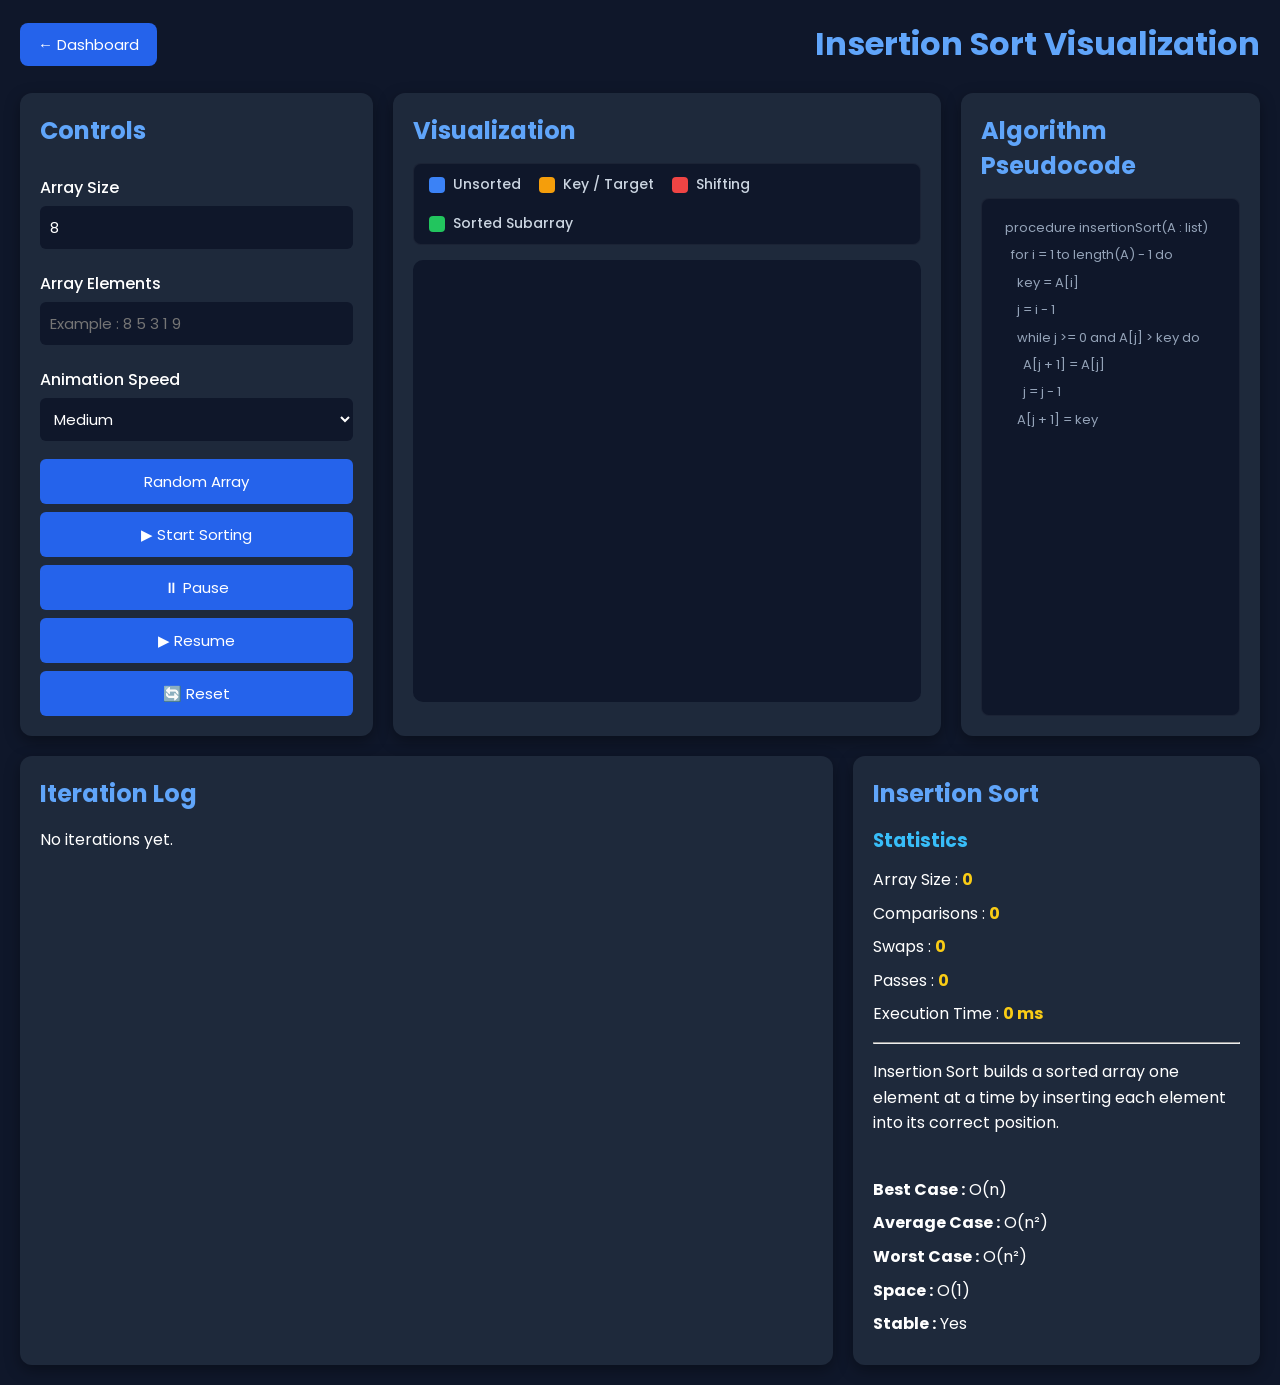
==== pages/insertion.html @ 5f108fcb "Rename insertion.html to pages/insertion.html" ====
<!DOCTYPE html>
<html lang="en">

<head>
    <meta charset="UTF-8">
    <meta name="viewport" content="width=device-width, initial-scale=1.0">
    <title>Insertion Sort | VisualSort</title>
    <link rel="stylesheet" href="../css/visualizer.css">
    <link href="https://fonts.googleapis.com/css2?family=Poppins:wght@300;400;500;600;700&family=Fira+Code:wght@400;600&display=swap" rel="stylesheet">
</head>

<body>

<header>
    <button class="back-btn" onclick="window.location.href='../index.html'">
        ← Dashboard
    </button>
    <h1>Insertion Sort Visualization</h1>
</header>

<div class="main-container">

    <!-- Controls -->
    <div class="controls">
        <h2>Controls</h2>

        <label>Array Size</label>
        <input type="number" id="size" value="8" min="2" max="15">

        <label>Array Elements</label>
        <input type="text" id="arrayInput" placeholder="Example : 8 5 3 1 9">

        <label>Animation Speed</label>
        <select id="speed">
            <option value="1000">Slow</option>
            <option value="500" selected>Medium</option>
            <option value="200">Fast</option>
        </select>

        <button onclick="randomArray()">Random Array</button>
        <button id="startBtn" onclick="startSorting()">▶ Start Sorting</button>
        <button onclick="pauseSorting()">⏸ Pause</button>
        <button onclick="resumeSorting()">▶ Resume</button>
        <button onclick="resetArray()">🔄 Reset</button>
    </div>

    <!-- Visualization -->
    <div class="visualization">
        <h2>Visualization</h2>

        <div class="color-legend">
            <div class="legend-item"><span class="color-box default-box"></span> Unsorted</div>
            <div class="legend-item"><span class="color-box compare-box"></span> Key / Target</div>
            <div class="legend-item"><span class="color-box swap-box"></span> Shifting</div>
            <div class="legend-item"><span class="color-box sorted-box"></span> Sorted Subarray</div>
        </div>

        <div class="viz-stage">
            <div id="pointers-container"></div>
            <div id="bars"></div>
        </div>
    </div>

    <!-- Pseudocode Panel -->
    <div class="pseudocode-card">
        <h2>Algorithm Pseudocode</h2>
        <div class="pseudocode-box">
            <div class="code-line" id="line-1">procedure insertionSort(A : list)</div>
            <div class="code-line" id="line-2">&nbsp;&nbsp;for i = 1 to length(A) - 1 do</div>
            <div class="code-line" id="line-3">&nbsp;&nbsp;&nbsp;&nbsp;key = A[i]</div>
            <div class="code-line" id="line-4">&nbsp;&nbsp;&nbsp;&nbsp;j = i - 1</div>
            <div class="code-line" id="line-5">&nbsp;&nbsp;&nbsp;&nbsp;while j >= 0 and A[j] > key do</div>
            <div class="code-line" id="line-6">&nbsp;&nbsp;&nbsp;&nbsp;&nbsp;&nbsp;A[j + 1] = A[j]</div>
            <div class="code-line" id="line-7">&nbsp;&nbsp;&nbsp;&nbsp;&nbsp;&nbsp;j = j - 1</div>
            <div class="code-line" id="line-8">&nbsp;&nbsp;&nbsp;&nbsp;A[j + 1] = key</div>
        </div>
    </div>

</div>

<div class="bottom">

    <!-- Iteration Log -->
    <div class="log">
        <h2>Iteration Log</h2>
        <div id="log">
            No iterations yet.
        </div>
    </div>

    <!-- Information -->
    <div class="info">
        <h2>Insertion Sort</h2>
        <h3>Statistics</h3>

        <p>Array Size : <span id="arraySize">0</span></p>
        <p>Comparisons : <span id="comparisons">0</span></p>
        <p>Swaps : <span id="swaps">0</span></p>
        <p>Passes : <span id="passes">0</span></p>
        <p>Execution Time : <span id="executionTime">0 ms</span></p>

        <hr style="margin:15px 0;">

        <p>
            Insertion Sort builds a sorted array one element
            at a time by inserting each element into its
            correct position.
        </p>

        <br>

        <p><b>Best Case :</b> O(n)</p>
        <p><b>Average Case :</b> O(n²)</p>
        <p><b>Worst Case :</b> O(n²)</p>
        <p><b>Space :</b> O(1)</p>
        <p><b>Stable :</b> Yes</p>
    </div>

</div>

<script src="../js/insertion.js"></script>

</body>
</html>
---- css/visualizer.css ----
* {
    margin: 0;
    padding: 0;
    box-sizing: border-box;
    font-family: 'Poppins', sans-serif;
}

body {
    background: #0f172a;
    color: white;
    padding: 20px;
}

/* Header */
header {
    display: flex;
    justify-content: space-between;
    align-items: center;
    margin-bottom: 25px;
}

header h1 {
    color: #60a5fa;
}

.back-btn {
    padding: 10px 18px;
    border: none;
    border-radius: 8px;
    background: #2563eb;
    color: white;
    cursor: pointer;
    transition: 0.3s;
    font-size: 15px;
}

.back-btn:hover {
    background: #1d4ed8;
}

/* Main Layout: Controls | Visualization | Pseudocode Panel */
.main-container {
    display: grid;
    grid-template-columns: 1fr 2.2fr 1.2fr;
    gap: 20px;
}

/* Cards */
.controls,
.visualization,
.pseudocode-card,
.log,
.info {
    background: #1e293b;
    border-radius: 12px;
    padding: 20px;
    box-shadow: 0 5px 15px rgba(0, 0, 0, 0.35);
}

.controls h2,
.visualization h2,
.pseudocode-card h2,
.log h2,
.info h2 {
    margin-bottom: 15px;
    color: #60a5fa;
}

/* Controls */
.controls {
    display: flex;
    flex-direction: column;
}

.controls label {
    margin-top: 12px;
    margin-bottom: 6px;
    font-weight: 500;
}

.controls input,
.controls select {
    padding: 10px;
    border: none;
    border-radius: 6px;
    margin-bottom: 10px;
    font-size: 15px;
    outline: none;
    background: #0f172a;
    color: white;
}

.controls button {
    padding: 11px;
    margin-top: 8px;
    border: none;
    border-radius: 6px;
    background: #2563eb;
    color: white;
    cursor: pointer;
    transition: 0.3s;
    font-size: 15px;
}

.controls button:hover {
    background: #1d4ed8;
}

.controls button:disabled {
    background: #475569;
    cursor: not-allowed;
}

/* --- Color Legend Key --- */
.color-legend {
    display: flex;
    gap: 18px;
    margin-bottom: 15px;
    flex-wrap: wrap;
    background: #0f172a;
    padding: 10px 15px;
    border-radius: 8px;
    border: 1px solid rgba(255, 255, 255, 0.05);
}

.legend-item {
    display: flex;
    align-items: center;
    gap: 8px;
    font-size: 14px;
    color: #cbd5e1;
    font-weight: 500;
}

.color-box {
    width: 16px;
    height: 16px;
    border-radius: 4px;
    display: inline-block;
}

.default-box {
    background: #3b82f6;
}

.compare-box {
    background: #f59e0b;
}

.swap-box {
    background: #ef4444;
}

.sorted-box {
    background: #22c55e;
}

/* --- Visualization Stage & Pointers --- */
.viz-stage {
    display: flex;
    flex-direction: column;
    align-items: center;
    justify-content: flex-end;
    background: #0f172a;
    border-radius: 10px;
    padding: 15px 10px 10px 10px;
    min-height: 440px;
}

#pointers-container {
    display: flex;
    justify-content: center;
    gap: 12px;
    width: 100%;
    height: 32px;
    margin-bottom: 5px;
}

.pointer-slot {
    width: 52px;
    min-width: 30px;
    display: flex;
    justify-content: center;
    align-items: flex-end;
}

.pointer-tag {
    background: #f59e0b;
    color: #0f172a;
    font-weight: 700;
    font-size: 12px;
    padding: 2px 6px;
    border-radius: 4px;
    box-shadow: 0 2px 6px rgba(0, 0, 0, 0.4);
    animation: bounce 0.3s ease-in-out;
}

.pointer-tag.pivot-tag {
    background: #ef4444;
    color: #fff;
}

.pointer-tag.sorted-tag {
    background: #22c55e;
    color: #fff;
}

@keyframes bounce {
    0% { transform: translateY(-4px); }
    50% { transform: translateY(0); }
    100% { transform: translateY(-2px); }
}

/* --- Bar Visualization --- */
#bars {
    height: 380px;
    display: flex;
    align-items: flex-end;
    justify-content: center;
    gap: 12px;
    width: 100%;
}

.bar {
    width: 52px;
    min-width: 30px;
    background: #3b82f6;
    color: white;
    text-align: center;
    border-radius: 6px 6px 0 0;
    transition: all 0.3s ease;
    position: relative;
}

.bar span {
    position: absolute;
    top: -28px;
    left: 50%;
    transform: translateX(-50%);
    font-size: 15px;
    font-weight: 600;
}

/* Animation Colors */
.comparing {
    background: #f59e0b !important;
}

.swapping {
    background: #ef4444 !important;
}

.sorted {
    background: #22c55e !important;
}

/* --- Pseudocode Panel --- */
.pseudocode-card {
    display: flex;
    flex-direction: column;
}

.pseudocode-box {
    background: #0f172a;
    border-radius: 8px;
    padding: 15px;
    font-family: 'Fira Code', monospace;
    font-size: 13px;
    line-height: 1.8;
    color: #94a3b8;
    overflow-x: auto;
    border: 1px solid rgba(255, 255, 255, 0.05);
    flex: 1;
}

.code-line {
    padding: 2px 8px;
    border-radius: 4px;
    transition: background 0.2s ease, color 0.2s ease;
    white-space: pre;
}

.code-line.active-line {
    background: rgba(96, 165, 250, 0.2);
    color: #38bdf8;
    font-weight: 600;
    border-left: 3px solid #38bdf8;
}

/* Bottom Grid Layout */
.bottom {
    display: grid;
    grid-template-columns: 2fr 1fr;
    gap: 20px;
    margin-top: 20px;
    align-items: stretch;
}

/* Iteration Log Card */
.log {
    display: flex;
    flex-direction: column;
}

#log {
    flex: 1;
    min-height: 150px;
    max-height: 280px;
    overflow-y: auto;
    line-height: 1.7;
    padding-right: 8px;
}

#log span {
    color: #38bdf8;
    font-weight: 600;
}

#log::-webkit-scrollbar,
.pseudocode-box::-webkit-scrollbar {
    width: 6px;
}

#log::-webkit-scrollbar-thumb,
.pseudocode-box::-webkit-scrollbar-thumb {
    background: #475569;
    border-radius: 5px;
}

/* Statistics */
.info h3 {
    color: #38bdf8;
    margin-bottom: 12px;
}

.info p {
    margin: 8px 0;
    line-height: 1.6;
}

.info span {
    color: #facc15;
    font-weight: bold;
}

/* Responsive Styles */
@media (max-width: 1100px) {
    .main-container {
        grid-template-columns: 1fr;
    }

    .bottom {
        grid-template-columns: 1fr;
    }

    header {
        flex-direction: column;
        gap: 15px;
    }

    #bars {
        height: 320px;
    }
    
    .bar, .pointer-slot {
        width: 38px;
    }
}
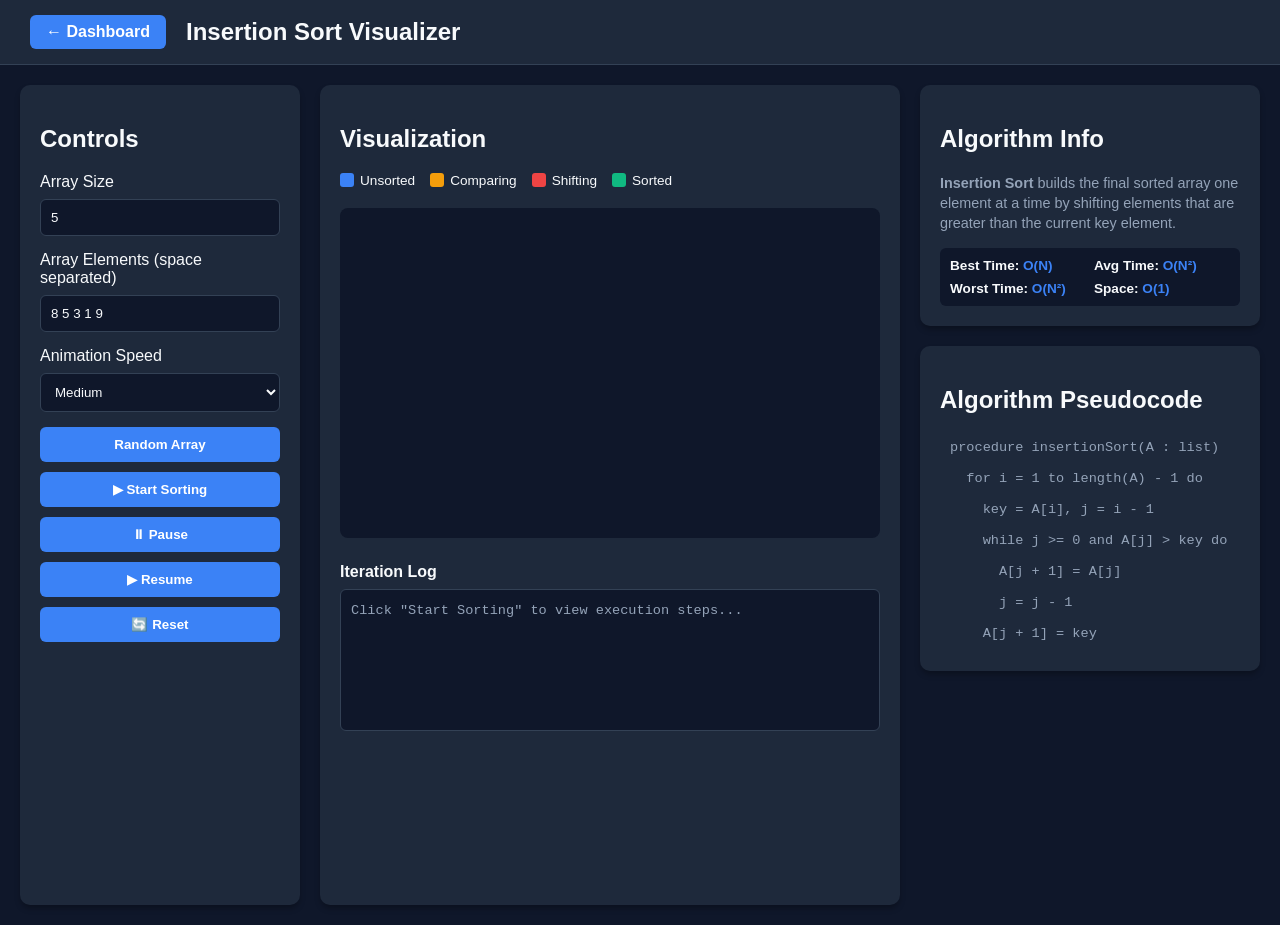
==== commit 618ab5e8: "Update insertion.html" ====
--- a/pages/insertion.html
+++ b/pages/insertion.html
@@ -1,124 +1,93 @@
 <!DOCTYPE html>
 <html lang="en">
-
 <head>
     <meta charset="UTF-8">
     <meta name="viewport" content="width=device-width, initial-scale=1.0">
-    <title>Insertion Sort | VisualSort</title>
+    <title>Insertion Sort Visualizer</title>
     <link rel="stylesheet" href="../css/visualizer.css">
-    <link href="https://fonts.googleapis.com/css2?family=Poppins:wght@300;400;500;600;700&family=Fira+Code:wght@400;600&display=swap" rel="stylesheet">
 </head>
+<body>
+    <header class="navbar">
+        <a href="../index.html" class="btn-dashboard">← Dashboard</a>
+        <h1>Insertion Sort Visualizer</h1>
+    </header>
 
-<body>
+    <main class="main-container">
+        <!-- Controls Panel -->
+        <section class="panel controls-panel">
+            <h2>Controls</h2>
+            <div class="control-group">
+                <label for="array-size">Array Size</label>
+                <input type="number" id="array-size" value="5" min="3" max="20" disabled>
+            </div>
+            <div class="control-group">
+                <label for="array-input">Array Elements (space separated)</label>
+                <input type="text" id="array-input" value="8 5 3 1 9" placeholder="e.g. 8 5 3 1 9">
+            </div>
+            <div class="control-group">
+                <label for="speed">Animation Speed</label>
+                <select id="speed">
+                    <option value="slow">Slow</option>
+                    <option value="medium" selected>Medium</option>
+                    <option value="fast">Fast</option>
+                </select>
+            </div>
+            <div class="button-group">
+                <button id="random-btn" onclick="generateRandomArray()">Random Array</button>
+                <button id="start-btn" class="primary-btn" onclick="startSorting()">▶ Start Sorting</button>
+                <button id="pause-btn" onclick="pauseSorting()">⏸ Pause</button>
+                <button id="resume-btn" onclick="resumeSorting()">▶ Resume</button>
+                <button id="reset-btn" onclick="resetVisualizer()">🔄 Reset</button>
+            </div>
+        </section>
 
-<header>
-    <button class="back-btn" onclick="window.location.href='../index.html'">
-        ← Dashboard
-    </button>
-    <h1>Insertion Sort Visualization</h1>
-</header>
+        <!-- Visualization Area -->
+        <section class="panel visualization-panel">
+            <h2>Visualization</h2>
+            <div class="legend">
+                <span class="legend-item"><span class="color-box unsorted"></span> Unsorted</span>
+                <span class="legend-item"><span class="color-box comparing"></span> Comparing</span>
+                <span class="legend-item"><span class="color-box swapping"></span> Shifting</span>
+                <span class="legend-item"><span class="color-box sorted"></span> Sorted</span>
+            </div>
+            <div id="array-container" class="visualization-box"></div>
 
-<div class="main-container">
+            <div class="log-container">
+                <h3>Iteration Log</h3>
+                <div id="execution-log" class="log-box">
+                    <p class="log-entry">Click "Start Sorting" to view execution steps...</p>
+                </div>
+            </div>
+        </section>
 
-    <!-- Controls -->
-    <div class="controls">
-        <h2>Controls</h2>
+        <!-- Sidebar Info & Pseudocode -->
+        <section class="right-sidebar">
+            <section class="panel info-panel">
+                <h2>Algorithm Info</h2>
+                <p><strong>Insertion Sort</strong> builds the final sorted array one element at a time by shifting elements that are greater than the current key element.</p>
+                <div class="complexity-grid">
+                    <div><strong>Best Time:</strong> <span>O(N)</span></div>
+                    <div><strong>Avg Time:</strong> <span>O(N²)</span></div>
+                    <div><strong>Worst Time:</strong> <span>O(N²)</span></div>
+                    <div><strong>Space:</strong> <span>O(1)</span></div>
+                </div>
+            </section>
 
-        <label>Array Size</label>
-        <input type="number" id="size" value="8" min="2" max="15">
+            <section class="panel pseudocode-panel">
+                <h2>Algorithm Pseudocode</h2>
+                <div class="pseudocode">
+                    <p id="line-1">procedure insertionSort(A : list)</p>
+                    <p id="line-2">&nbsp;&nbsp;for i = 1 to length(A) - 1 do</p>
+                    <p id="line-3">&nbsp;&nbsp;&nbsp;&nbsp;key = A[i], j = i - 1</p>
+                    <p id="line-4">&nbsp;&nbsp;&nbsp;&nbsp;while j >= 0 and A[j] > key do</p>
+                    <p id="line-5">&nbsp;&nbsp;&nbsp;&nbsp;&nbsp;&nbsp;A[j + 1] = A[j]</p>
+                    <p id="line-6">&nbsp;&nbsp;&nbsp;&nbsp;&nbsp;&nbsp;j = j - 1</p>
+                    <p id="line-7">&nbsp;&nbsp;&nbsp;&nbsp;A[j + 1] = key</p>
+                </div>
+            </section>
+        </section>
+    </main>
 
-        <label>Array Elements</label>
-        <input type="text" id="arrayInput" placeholder="Example : 8 5 3 1 9">
-
-        <label>Animation Speed</label>
-        <select id="speed">
-            <option value="1000">Slow</option>
-            <option value="500" selected>Medium</option>
-            <option value="200">Fast</option>
-        </select>
-
-        <button onclick="randomArray()">Random Array</button>
-        <button id="startBtn" onclick="startSorting()">▶ Start Sorting</button>
-        <button onclick="pauseSorting()">⏸ Pause</button>
-        <button onclick="resumeSorting()">▶ Resume</button>
-        <button onclick="resetArray()">🔄 Reset</button>
-    </div>
-
-    <!-- Visualization -->
-    <div class="visualization">
-        <h2>Visualization</h2>
-
-        <div class="color-legend">
-            <div class="legend-item"><span class="color-box default-box"></span> Unsorted</div>
-            <div class="legend-item"><span class="color-box compare-box"></span> Key / Target</div>
-            <div class="legend-item"><span class="color-box swap-box"></span> Shifting</div>
-            <div class="legend-item"><span class="color-box sorted-box"></span> Sorted Subarray</div>
-        </div>
-
-        <div class="viz-stage">
-            <div id="pointers-container"></div>
-            <div id="bars"></div>
-        </div>
-    </div>
-
-    <!-- Pseudocode Panel -->
-    <div class="pseudocode-card">
-        <h2>Algorithm Pseudocode</h2>
-        <div class="pseudocode-box">
-            <div class="code-line" id="line-1">procedure insertionSort(A : list)</div>
-            <div class="code-line" id="line-2">&nbsp;&nbsp;for i = 1 to length(A) - 1 do</div>
-            <div class="code-line" id="line-3">&nbsp;&nbsp;&nbsp;&nbsp;key = A[i]</div>
-            <div class="code-line" id="line-4">&nbsp;&nbsp;&nbsp;&nbsp;j = i - 1</div>
-            <div class="code-line" id="line-5">&nbsp;&nbsp;&nbsp;&nbsp;while j >= 0 and A[j] > key do</div>
-            <div class="code-line" id="line-6">&nbsp;&nbsp;&nbsp;&nbsp;&nbsp;&nbsp;A[j + 1] = A[j]</div>
-            <div class="code-line" id="line-7">&nbsp;&nbsp;&nbsp;&nbsp;&nbsp;&nbsp;j = j - 1</div>
-            <div class="code-line" id="line-8">&nbsp;&nbsp;&nbsp;&nbsp;A[j + 1] = key</div>
-        </div>
-    </div>
-
-</div>
-
-<div class="bottom">
-
-    <!-- Iteration Log -->
-    <div class="log">
-        <h2>Iteration Log</h2>
-        <div id="log">
-            No iterations yet.
-        </div>
-    </div>
-
-    <!-- Information -->
-    <div class="info">
-        <h2>Insertion Sort</h2>
-        <h3>Statistics</h3>
-
-        <p>Array Size : <span id="arraySize">0</span></p>
-        <p>Comparisons : <span id="comparisons">0</span></p>
-        <p>Swaps : <span id="swaps">0</span></p>
-        <p>Passes : <span id="passes">0</span></p>
-        <p>Execution Time : <span id="executionTime">0 ms</span></p>
-
-        <hr style="margin:15px 0;">
-
-        <p>
-            Insertion Sort builds a sorted array one element
-            at a time by inserting each element into its
-            correct position.
-        </p>
-
-        <br>
-
-        <p><b>Best Case :</b> O(n)</p>
-        <p><b>Average Case :</b> O(n²)</p>
-        <p><b>Worst Case :</b> O(n²)</p>
-        <p><b>Space :</b> O(1)</p>
-        <p><b>Stable :</b> Yes</p>
-    </div>
-
-</div>
-
-<script src="../js/insertion.js"></script>
-
+    <script src="../js/insertion.js"></script>
 </body>
 </html>
--- a/css/visualizer.css
+++ b/css/visualizer.css
@@ -1,368 +1,249 @@
-* {
+:root {
+    --bg-dark: #0f172a;
+    --card-bg: #1e293b;
+    --text-color: #f8fafc;
+    --accent-blue: #3b82f6;
+    --accent-yellow: #f59e0b;
+    --accent-red: #ef4444;
+    --accent-green: #10b981;
+    --accent-purple: #a855f7;
+}
+
+body {
     margin: 0;
     padding: 0;
-    box-sizing: border-box;
-    font-family: 'Poppins', sans-serif;
-}
-
-body {
-    background: #0f172a;
+    font-family: 'Segoe UI', Tahoma, Geneva, Verdana, sans-serif;
+    background-color: var(--bg-dark);
+    color: var(--text-color);
+}
+
+.navbar {
+    display: flex;
+    align-items: center;
+    gap: 20px;
+    padding: 15px 30px;
+    background-color: #1e293b;
+    border-bottom: 1px solid #334155;
+}
+
+.navbar h1 {
+    margin: 0;
+    font-size: 1.5rem;
+}
+
+.btn-dashboard {
     color: white;
-    padding: 20px;
-}
-
-/* Header */
-header {
-    display: flex;
-    justify-content: space-between;
-    align-items: center;
-    margin-bottom: 25px;
-}
-
-header h1 {
-    color: #60a5fa;
-}
-
-.back-btn {
-    padding: 10px 18px;
-    border: none;
-    border-radius: 8px;
-    background: #2563eb;
-    color: white;
-    cursor: pointer;
-    transition: 0.3s;
-    font-size: 15px;
-}
-
-.back-btn:hover {
-    background: #1d4ed8;
-}
-
-/* Main Layout: Controls | Visualization | Pseudocode Panel */
+    background-color: var(--accent-blue);
+    padding: 8px 16px;
+    border-radius: 6px;
+    text-decoration: none;
+    font-weight: 600;
+}
+
+/* 3-Column Layout */
 .main-container {
     display: grid;
-    grid-template-columns: 1fr 2.2fr 1.2fr;
+    grid-template-columns: 280px 1fr 340px;
     gap: 20px;
-}
-
-/* Cards */
-.controls,
-.visualization,
-.pseudocode-card,
-.log,
-.info {
-    background: #1e293b;
-    border-radius: 12px;
     padding: 20px;
-    box-shadow: 0 5px 15px rgba(0, 0, 0, 0.35);
-}
-
-.controls h2,
-.visualization h2,
-.pseudocode-card h2,
-.log h2,
-.info h2 {
+    min-height: calc(100vh - 80px);
+}
+
+.right-sidebar {
+    display: flex;
+    flex-direction: column;
+    gap: 20px;
+}
+
+.panel {
+    background-color: var(--card-bg);
+    border-radius: 10px;
+    padding: 20px;
+    box-shadow: 0 4px 6px -1px rgba(0, 0, 0, 0.3);
+}
+
+.control-group {
+    display: flex;
+    flex-direction: column;
+    gap: 8px;
     margin-bottom: 15px;
-    color: #60a5fa;
-}
-
-/* Controls */
-.controls {
-    display: flex;
-    flex-direction: column;
-}
-
-.controls label {
-    margin-top: 12px;
-    margin-bottom: 6px;
-    font-weight: 500;
-}
-
-.controls input,
-.controls select {
+}
+
+.control-group input, .control-group select {
+    padding: 10px;
+    border-radius: 6px;
+    border: 1px solid #334155;
+    background-color: #0f172a;
+    color: var(--text-color);
+}
+
+.button-group {
+    display: flex;
+    flex-direction: column;
+    gap: 10px;
+}
+
+button {
     padding: 10px;
     border: none;
     border-radius: 6px;
-    margin-bottom: 10px;
-    font-size: 15px;
-    outline: none;
-    background: #0f172a;
+    background-color: var(--accent-blue);
     color: white;
-}
-
-.controls button {
-    padding: 11px;
-    margin-top: 8px;
-    border: none;
-    border-radius: 6px;
-    background: #2563eb;
-    color: white;
+    font-weight: bold;
     cursor: pointer;
-    transition: 0.3s;
-    font-size: 15px;
-}
-
-.controls button:hover {
-    background: #1d4ed8;
-}
-
-.controls button:disabled {
-    background: #475569;
-    cursor: not-allowed;
-}
-
-/* --- Color Legend Key --- */
-.color-legend {
-    display: flex;
-    gap: 18px;
-    margin-bottom: 15px;
+    transition: opacity 0.2s;
+}
+
+button:hover {
+    opacity: 0.9;
+}
+
+/* Legend Styling */
+.legend {
+    display: flex;
     flex-wrap: wrap;
-    background: #0f172a;
-    padding: 10px 15px;
+    gap: 15px;
+    margin-bottom: 20px;
+}
+
+.legend-item {
+    display: flex;
+    align-items: center;
+    gap: 6px;
+    font-size: 0.85rem;
+}
+
+.color-box {
+    width: 14px;
+    height: 14px;
+    border-radius: 3px;
+}
+
+.color-box.unsorted { background-color: var(--accent-blue); }
+.color-box.comparing { background-color: var(--accent-yellow); }
+.color-box.swapping { background-color: var(--accent-red); }
+.color-box.sorted { background-color: var(--accent-green); }
+.color-box.pivot { background-color: var(--accent-purple); }
+
+/* Visualization Area & Bars */
+.visualization-box {
+    height: 280px;
+    background-color: #0f172a;
     border-radius: 8px;
-    border: 1px solid rgba(255, 255, 255, 0.05);
-}
-
-.legend-item {
-    display: flex;
+    display: flex;
+    align-items: flex-end;
+    justify-content: center;
+    gap: 15px;
+    padding: 20px 10px 30px 10px;
+    position: relative;
+}
+
+.bar-wrapper {
+    display: flex;
+    flex-direction: column;
     align-items: center;
-    gap: 8px;
-    font-size: 14px;
-    color: #cbd5e1;
-    font-weight: 500;
-}
-
-.color-box {
-    width: 16px;
-    height: 16px;
-    border-radius: 4px;
-    display: inline-block;
-}
-
-.default-box {
-    background: #3b82f6;
-}
-
-.compare-box {
-    background: #f59e0b;
-}
-
-.swap-box {
-    background: #ef4444;
-}
-
-.sorted-box {
-    background: #22c55e;
-}
-
-/* --- Visualization Stage & Pointers --- */
-.viz-stage {
-    display: flex;
-    flex-direction: column;
-    align-items: center;
+    height: 100%;
     justify-content: flex-end;
-    background: #0f172a;
-    border-radius: 10px;
-    padding: 15px 10px 10px 10px;
-    min-height: 440px;
-}
-
-#pointers-container {
-    display: flex;
-    justify-content: center;
-    gap: 12px;
-    width: 100%;
-    height: 32px;
-    margin-bottom: 5px;
-}
-
-.pointer-slot {
-    width: 52px;
-    min-width: 30px;
-    display: flex;
-    justify-content: center;
-    align-items: flex-end;
-}
-
-.pointer-tag {
-    background: #f59e0b;
-    color: #0f172a;
-    font-weight: 700;
-    font-size: 12px;
+    position: relative;
+}
+
+/* Pointer Movement Badges */
+.pointer-label {
+    position: absolute;
+    bottom: -25px;
+    font-size: 0.75rem;
+    font-weight: bold;
+    color: var(--accent-yellow);
+    background-color: #1e293b;
     padding: 2px 6px;
     border-radius: 4px;
-    box-shadow: 0 2px 6px rgba(0, 0, 0, 0.4);
-    animation: bounce 0.3s ease-in-out;
-}
-
-.pointer-tag.pivot-tag {
-    background: #ef4444;
-    color: #fff;
-}
-
-.pointer-tag.sorted-tag {
-    background: #22c55e;
-    color: #fff;
-}
-
-@keyframes bounce {
-    0% { transform: translateY(-4px); }
-    50% { transform: translateY(0); }
-    100% { transform: translateY(-2px); }
-}
-
-/* --- Bar Visualization --- */
-#bars {
-    height: 380px;
-    display: flex;
-    align-items: flex-end;
+    border: 1px solid var(--accent-yellow);
+    white-space: nowrap;
+}
+
+.bar {
+    width: 45px;
+    background-color: var(--accent-blue);
+    border-radius: 6px 6px 0 0;
+    display: flex;
     justify-content: center;
-    gap: 12px;
-    width: 100%;
-}
-
-.bar {
-    width: 52px;
-    min-width: 30px;
-    background: #3b82f6;
+    align-items: flex-start;
+    padding-top: 8px;
+    font-weight: bold;
     color: white;
-    text-align: center;
-    border-radius: 6px 6px 0 0;
-    transition: all 0.3s ease;
-    position: relative;
-}
-
-.bar span {
-    position: absolute;
-    top: -28px;
-    left: 50%;
-    transform: translateX(-50%);
-    font-size: 15px;
-    font-weight: 600;
-}
-
-/* Animation Colors */
-.comparing {
-    background: #f59e0b !important;
-}
-
-.swapping {
-    background: #ef4444 !important;
-}
-
-.sorted {
-    background: #22c55e !important;
-}
-
-/* --- Pseudocode Panel --- */
-.pseudocode-card {
-    display: flex;
-    flex-direction: column;
-}
-
-.pseudocode-box {
-    background: #0f172a;
-    border-radius: 8px;
-    padding: 15px;
-    font-family: 'Fira Code', monospace;
-    font-size: 13px;
-    line-height: 1.8;
+    transition: height 0.2s ease, background-color 0.2s ease;
+}
+
+.bar.comparing { background-color: var(--accent-yellow) !important; color: #000; }
+.bar.swapping { background-color: var(--accent-red) !important; }
+.bar.sorted { background-color: var(--accent-green) !important; }
+.bar.pivot { background-color: var(--accent-purple) !important; }
+
+/* Iteration Log Box */
+.log-container {
+    margin-top: 25px;
+}
+
+.log-container h3 {
+    margin-bottom: 8px;
+    font-size: 1rem;
+}
+
+.log-box {
+    height: 120px;
+    background-color: #0f172a;
+    border-radius: 6px;
+    padding: 10px;
+    overflow-y: auto;
+    font-family: monospace;
+    font-size: 0.85rem;
+    border: 1px solid #334155;
+}
+
+.log-entry {
+    margin: 3px 0;
     color: #94a3b8;
-    overflow-x: auto;
-    border: 1px solid rgba(255, 255, 255, 0.05);
-    flex: 1;
-}
-
-.code-line {
-    padding: 2px 8px;
+}
+
+.log-entry.pass { color: var(--accent-blue); font-weight: bold; }
+.log-entry.swap { color: var(--accent-red); }
+.log-entry.sorted { color: var(--accent-green); }
+.log-entry.highlight { color: var(--accent-yellow); font-weight: bold; }
+
+/* Info & Pseudocode Panels */
+.info-panel p {
+    font-size: 0.9rem;
+    color: #94a3b8;
+    line-height: 1.4;
+}
+
+.complexity-grid {
+    display: grid;
+    grid-template-columns: 1fr 1fr;
+    gap: 8px;
+    margin-top: 15px;
+    font-size: 0.85rem;
+    background-color: #0f172a;
+    padding: 10px;
+    border-radius: 6px;
+}
+
+.complexity-grid span {
+    color: var(--accent-blue);
+    font-weight: bold;
+}
+
+.pseudocode p {
+    margin: 4px 0;
+    padding: 6px 10px;
+    font-family: monospace;
+    font-size: 0.85rem;
     border-radius: 4px;
-    transition: background 0.2s ease, color 0.2s ease;
-    white-space: pre;
-}
-
-.code-line.active-line {
-    background: rgba(96, 165, 250, 0.2);
-    color: #38bdf8;
-    font-weight: 600;
-    border-left: 3px solid #38bdf8;
-}
-
-/* Bottom Grid Layout */
-.bottom {
-    display: grid;
-    grid-template-columns: 2fr 1fr;
-    gap: 20px;
-    margin-top: 20px;
-    align-items: stretch;
-}
-
-/* Iteration Log Card */
-.log {
-    display: flex;
-    flex-direction: column;
-}
-
-#log {
-    flex: 1;
-    min-height: 150px;
-    max-height: 280px;
-    overflow-y: auto;
-    line-height: 1.7;
-    padding-right: 8px;
-}
-
-#log span {
-    color: #38bdf8;
-    font-weight: 600;
-}
-
-#log::-webkit-scrollbar,
-.pseudocode-box::-webkit-scrollbar {
-    width: 6px;
-}
-
-#log::-webkit-scrollbar-thumb,
-.pseudocode-box::-webkit-scrollbar-thumb {
-    background: #475569;
-    border-radius: 5px;
-}
-
-/* Statistics */
-.info h3 {
-    color: #38bdf8;
-    margin-bottom: 12px;
-}
-
-.info p {
-    margin: 8px 0;
-    line-height: 1.6;
-}
-
-.info span {
-    color: #facc15;
-    font-weight: bold;
-}
-
-/* Responsive Styles */
-@media (max-width: 1100px) {
-    .main-container {
-        grid-template-columns: 1fr;
-    }
-
-    .bottom {
-        grid-template-columns: 1fr;
-    }
-
-    header {
-        flex-direction: column;
-        gap: 15px;
-    }
-
-    #bars {
-        height: 320px;
-    }
-    
-    .bar, .pointer-slot {
-        width: 38px;
-    }
-}
+    color: #94a3b8;
+}
+
+.pseudocode p.active {
+    background-color: var(--accent-yellow);
+    color: #000;
+    font-weight: bold;
+}
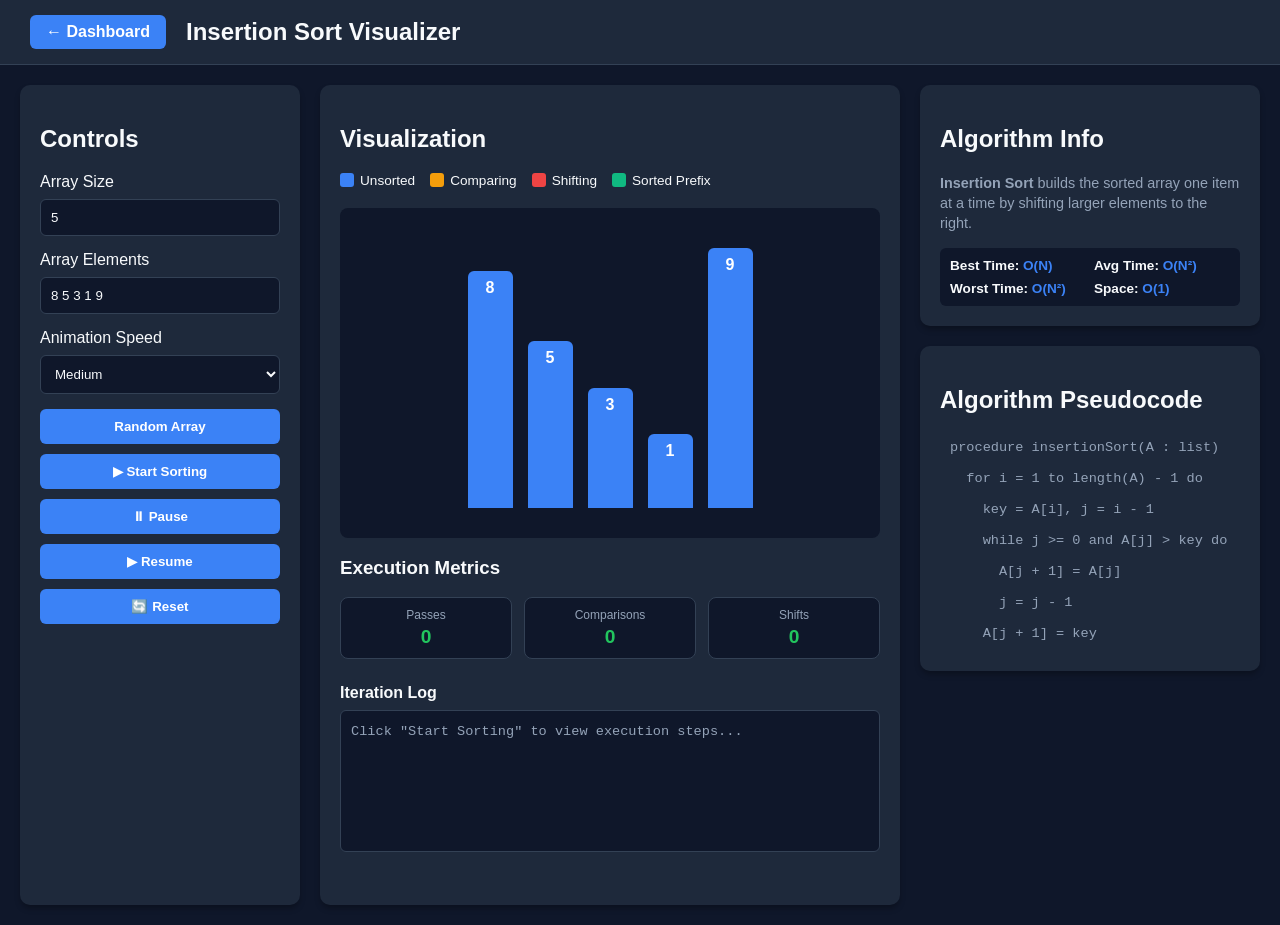
==== commit 32e7a604: "Update insertion.html" ====
--- a/pages/insertion.html
+++ b/pages/insertion.html
@@ -13,16 +13,15 @@
     </header>
 
     <main class="main-container">
-        <!-- Controls Panel -->
         <section class="panel controls-panel">
             <h2>Controls</h2>
             <div class="control-group">
                 <label for="array-size">Array Size</label>
-                <input type="number" id="array-size" value="5" min="3" max="20" disabled>
+                <input type="number" id="array-size" value="5" disabled>
             </div>
             <div class="control-group">
-                <label for="array-input">Array Elements (space separated)</label>
-                <input type="text" id="array-input" value="8 5 3 1 9" placeholder="e.g. 8 5 3 1 9">
+                <label for="array-input">Array Elements</label>
+                <input type="text" id="array-input" value="8 5 3 1 9">
             </div>
             <div class="control-group">
                 <label for="speed">Animation Speed</label>
@@ -33,24 +32,41 @@
                 </select>
             </div>
             <div class="button-group">
-                <button id="random-btn" onclick="generateRandomArray()">Random Array</button>
-                <button id="start-btn" class="primary-btn" onclick="startSorting()">▶ Start Sorting</button>
-                <button id="pause-btn" onclick="pauseSorting()">⏸ Pause</button>
-                <button id="resume-btn" onclick="resumeSorting()">▶ Resume</button>
-                <button id="reset-btn" onclick="resetVisualizer()">🔄 Reset</button>
+                <button onclick="generateRandomArray()">Random Array</button>
+                <button class="primary-btn" onclick="startSorting()">▶ Start Sorting</button>
+                <button onclick="pauseSorting()">⏸ Pause</button>
+                <button onclick="resumeSorting()">▶ Resume</button>
+                <button onclick="resetVisualizer()">🔄 Reset</button>
             </div>
         </section>
 
-        <!-- Visualization Area -->
         <section class="panel visualization-panel">
             <h2>Visualization</h2>
             <div class="legend">
                 <span class="legend-item"><span class="color-box unsorted"></span> Unsorted</span>
                 <span class="legend-item"><span class="color-box comparing"></span> Comparing</span>
                 <span class="legend-item"><span class="color-box swapping"></span> Shifting</span>
-                <span class="legend-item"><span class="color-box sorted"></span> Sorted</span>
+                <span class="legend-item"><span class="color-box sorted"></span> Sorted Prefix</span>
             </div>
             <div id="array-container" class="visualization-box"></div>
+
+            <div class="metrics-container">
+                <h3>Execution Metrics</h3>
+                <div class="metrics-grid">
+                    <div class="metric-card">
+                        <div class="label">Passes</div>
+                        <div id="stat-passes" class="value">0</div>
+                    </div>
+                    <div class="metric-card">
+                        <div class="label">Comparisons</div>
+                        <div id="stat-comparisons" class="value">0</div>
+                    </div>
+                    <div class="metric-card">
+                        <div class="label">Shifts</div>
+                        <div id="stat-swaps" class="value">0</div>
+                    </div>
+                </div>
+            </div>
 
             <div class="log-container">
                 <h3>Iteration Log</h3>
@@ -60,11 +76,10 @@
             </div>
         </section>
 
-        <!-- Sidebar Info & Pseudocode -->
         <section class="right-sidebar">
             <section class="panel info-panel">
                 <h2>Algorithm Info</h2>
-                <p><strong>Insertion Sort</strong> builds the final sorted array one element at a time by shifting elements that are greater than the current key element.</p>
+                <p><strong>Insertion Sort</strong> builds the sorted array one item at a time by shifting larger elements to the right.</p>
                 <div class="complexity-grid">
                     <div><strong>Best Time:</strong> <span>O(N)</span></div>
                     <div><strong>Avg Time:</strong> <span>O(N²)</span></div>
--- a/css/visualizer.css
+++ b/css/visualizer.css
@@ -247,3 +247,34 @@
     color: #000;
     font-weight: bold;
 }
+/* Execution Metrics Cards */
+.metrics-container {
+    margin-top: 15px;
+}
+
+.metrics-grid {
+    display: grid;
+    grid-template-columns: repeat(3, 1fr);
+    gap: 12px;
+    margin-top: 8px;
+}
+
+.metric-card {
+    background-color: #0f172a;
+    border: 1px solid #334155;
+    border-radius: 8px;
+    padding: 10px;
+    text-align: center;
+}
+
+.metric-card .value {
+    font-size: 1.2rem;
+    font-weight: bold;
+    color: #22c55e;
+    margin-top: 4px;
+}
+
+.metric-card .label {
+    font-size: 0.75rem;
+    color: #94a3b8;
+}
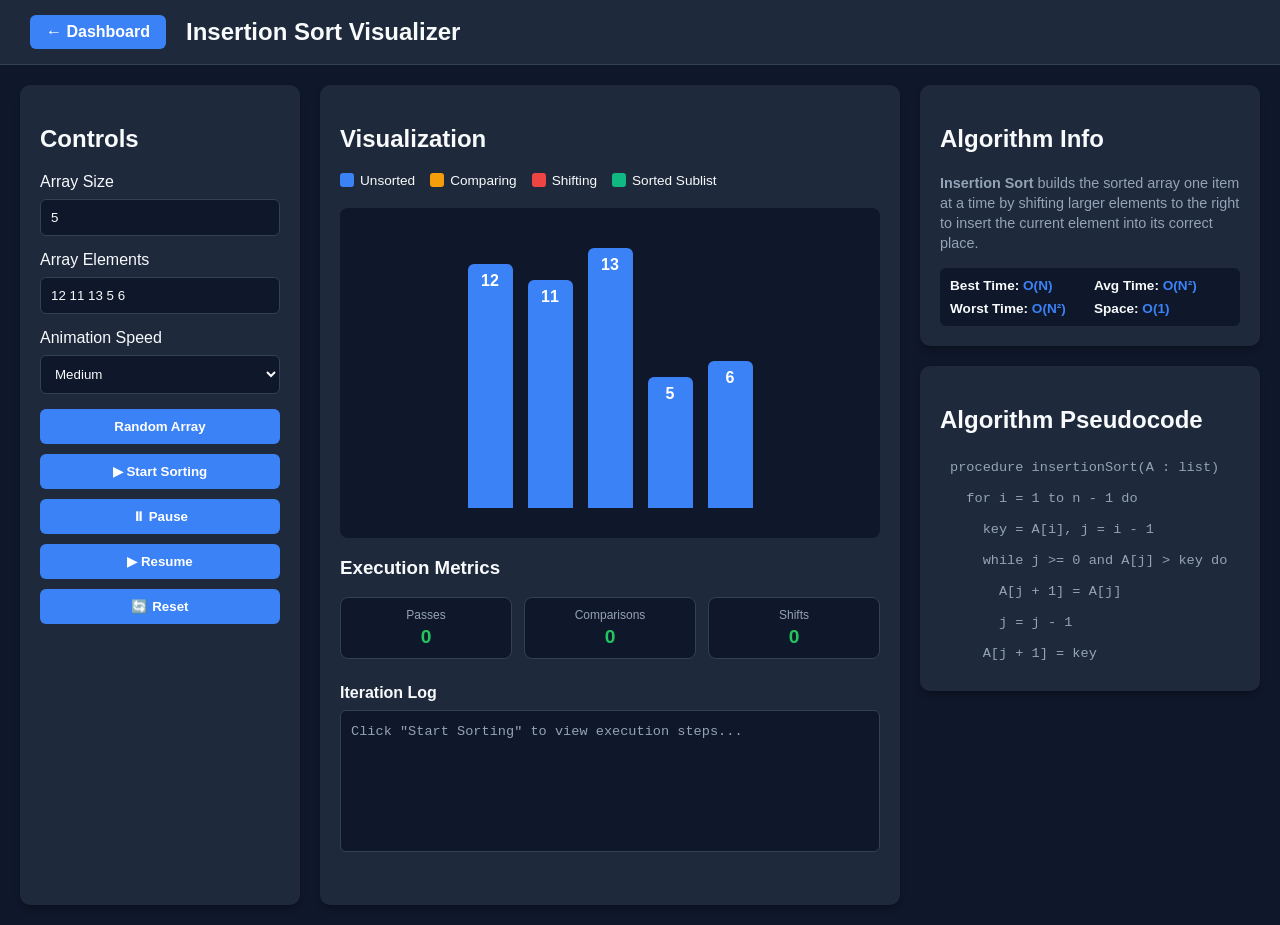
==== commit e1689959: "Update insertion.html" ====
--- a/pages/insertion.html
+++ b/pages/insertion.html
@@ -17,11 +17,11 @@
             <h2>Controls</h2>
             <div class="control-group">
                 <label for="array-size">Array Size</label>
-                <input type="number" id="array-size" value="5" disabled>
+                <input type="number" id="array-size" value="5" min="2" max="20">
             </div>
             <div class="control-group">
                 <label for="array-input">Array Elements</label>
-                <input type="text" id="array-input" value="8 5 3 1 9">
+                <input type="text" id="array-input" value="12 11 13 5 6" placeholder="e.g. 12 11 13 5 6">
             </div>
             <div class="control-group">
                 <label for="speed">Animation Speed</label>
@@ -32,11 +32,11 @@
                 </select>
             </div>
             <div class="button-group">
-                <button onclick="generateRandomArray()">Random Array</button>
-                <button class="primary-btn" onclick="startSorting()">▶ Start Sorting</button>
-                <button onclick="pauseSorting()">⏸ Pause</button>
-                <button onclick="resumeSorting()">▶ Resume</button>
-                <button onclick="resetVisualizer()">🔄 Reset</button>
+                <button id="btn-random" onclick="generateRandomArray()">Random Array</button>
+                <button id="btn-start" class="primary-btn" onclick="startSorting()">▶ Start Sorting</button>
+                <button id="btn-pause" onclick="pauseSorting()">⏸ Pause</button>
+                <button id="btn-resume" onclick="resumeSorting()">▶ Resume</button>
+                <button id="btn-reset" onclick="resetVisualizer()">🔄 Reset</button>
             </div>
         </section>
 
@@ -46,7 +46,7 @@
                 <span class="legend-item"><span class="color-box unsorted"></span> Unsorted</span>
                 <span class="legend-item"><span class="color-box comparing"></span> Comparing</span>
                 <span class="legend-item"><span class="color-box swapping"></span> Shifting</span>
-                <span class="legend-item"><span class="color-box sorted"></span> Sorted Prefix</span>
+                <span class="legend-item"><span class="color-box sorted"></span> Sorted Sublist</span>
             </div>
             <div id="array-container" class="visualization-box"></div>
 
@@ -79,7 +79,7 @@
         <section class="right-sidebar">
             <section class="panel info-panel">
                 <h2>Algorithm Info</h2>
-                <p><strong>Insertion Sort</strong> builds the sorted array one item at a time by shifting larger elements to the right.</p>
+                <p><strong>Insertion Sort</strong> builds the sorted array one item at a time by shifting larger elements to the right to insert the current element into its correct place.</p>
                 <div class="complexity-grid">
                     <div><strong>Best Time:</strong> <span>O(N)</span></div>
                     <div><strong>Avg Time:</strong> <span>O(N²)</span></div>
@@ -92,7 +92,7 @@
                 <h2>Algorithm Pseudocode</h2>
                 <div class="pseudocode">
                     <p id="line-1">procedure insertionSort(A : list)</p>
-                    <p id="line-2">&nbsp;&nbsp;for i = 1 to length(A) - 1 do</p>
+                    <p id="line-2">&nbsp;&nbsp;for i = 1 to n - 1 do</p>
                     <p id="line-3">&nbsp;&nbsp;&nbsp;&nbsp;key = A[i], j = i - 1</p>
                     <p id="line-4">&nbsp;&nbsp;&nbsp;&nbsp;while j >= 0 and A[j] > key do</p>
                     <p id="line-5">&nbsp;&nbsp;&nbsp;&nbsp;&nbsp;&nbsp;A[j + 1] = A[j]</p>
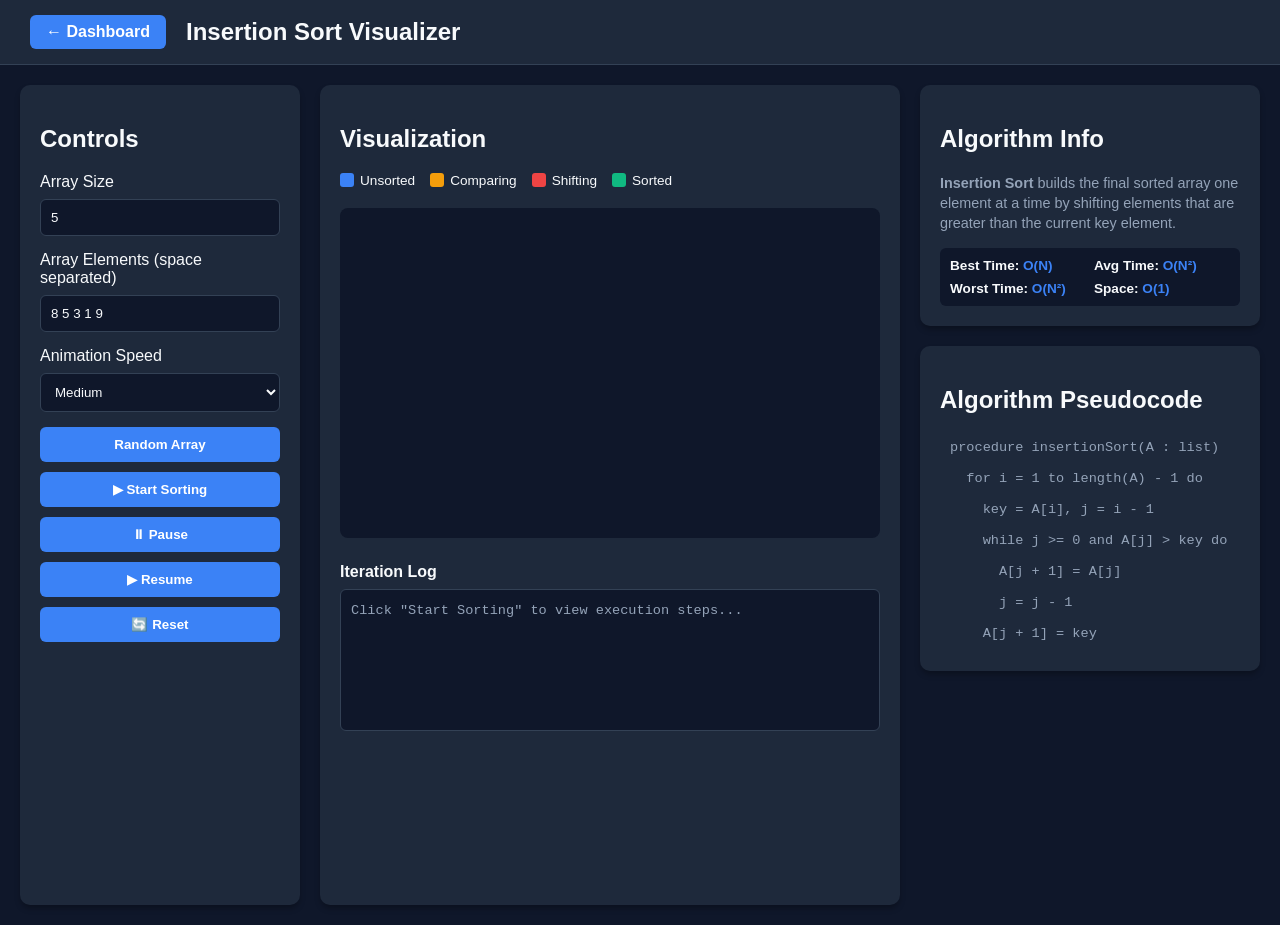
==== commit ec1d6090: "Update insertion.html" ====
--- a/pages/insertion.html
+++ b/pages/insertion.html
@@ -17,11 +17,11 @@
             <h2>Controls</h2>
             <div class="control-group">
                 <label for="array-size">Array Size</label>
-                <input type="number" id="array-size" value="5" min="2" max="20">
+                <input type="number" id="array-size" value="5" min="3" max="20" disabled>
             </div>
             <div class="control-group">
-                <label for="array-input">Array Elements</label>
-                <input type="text" id="array-input" value="12 11 13 5 6" placeholder="e.g. 12 11 13 5 6">
+                <label for="array-input">Array Elements (space separated)</label>
+                <input type="text" id="array-input" value="8 5 3 1 9" placeholder="e.g. 8 5 3 1 9">
             </div>
             <div class="control-group">
                 <label for="speed">Animation Speed</label>
@@ -32,11 +32,11 @@
                 </select>
             </div>
             <div class="button-group">
-                <button id="btn-random" onclick="generateRandomArray()">Random Array</button>
-                <button id="btn-start" class="primary-btn" onclick="startSorting()">▶ Start Sorting</button>
-                <button id="btn-pause" onclick="pauseSorting()">⏸ Pause</button>
-                <button id="btn-resume" onclick="resumeSorting()">▶ Resume</button>
-                <button id="btn-reset" onclick="resetVisualizer()">🔄 Reset</button>
+                <button id="random-btn" onclick="generateRandomArray()">Random Array</button>
+                <button id="start-btn" class="primary-btn" onclick="startSorting()">▶ Start Sorting</button>
+                <button id="pause-btn" onclick="pauseSorting()">⏸ Pause</button>
+                <button id="resume-btn" onclick="resumeSorting()">▶ Resume</button>
+                <button id="reset-btn" onclick="resetVisualizer()">🔄 Reset</button>
             </div>
         </section>
 
@@ -46,27 +46,9 @@
                 <span class="legend-item"><span class="color-box unsorted"></span> Unsorted</span>
                 <span class="legend-item"><span class="color-box comparing"></span> Comparing</span>
                 <span class="legend-item"><span class="color-box swapping"></span> Shifting</span>
-                <span class="legend-item"><span class="color-box sorted"></span> Sorted Sublist</span>
+                <span class="legend-item"><span class="color-box sorted"></span> Sorted</span>
             </div>
             <div id="array-container" class="visualization-box"></div>
-
-            <div class="metrics-container">
-                <h3>Execution Metrics</h3>
-                <div class="metrics-grid">
-                    <div class="metric-card">
-                        <div class="label">Passes</div>
-                        <div id="stat-passes" class="value">0</div>
-                    </div>
-                    <div class="metric-card">
-                        <div class="label">Comparisons</div>
-                        <div id="stat-comparisons" class="value">0</div>
-                    </div>
-                    <div class="metric-card">
-                        <div class="label">Shifts</div>
-                        <div id="stat-swaps" class="value">0</div>
-                    </div>
-                </div>
-            </div>
 
             <div class="log-container">
                 <h3>Iteration Log</h3>
@@ -79,7 +61,7 @@
         <section class="right-sidebar">
             <section class="panel info-panel">
                 <h2>Algorithm Info</h2>
-                <p><strong>Insertion Sort</strong> builds the sorted array one item at a time by shifting larger elements to the right to insert the current element into its correct place.</p>
+                <p><strong>Insertion Sort</strong> builds the final sorted array one element at a time by shifting elements that are greater than the current key element.</p>
                 <div class="complexity-grid">
                     <div><strong>Best Time:</strong> <span>O(N)</span></div>
                     <div><strong>Avg Time:</strong> <span>O(N²)</span></div>
@@ -92,7 +74,7 @@
                 <h2>Algorithm Pseudocode</h2>
                 <div class="pseudocode">
                     <p id="line-1">procedure insertionSort(A : list)</p>
-                    <p id="line-2">&nbsp;&nbsp;for i = 1 to n - 1 do</p>
+                    <p id="line-2">&nbsp;&nbsp;for i = 1 to length(A) - 1 do</p>
                     <p id="line-3">&nbsp;&nbsp;&nbsp;&nbsp;key = A[i], j = i - 1</p>
                     <p id="line-4">&nbsp;&nbsp;&nbsp;&nbsp;while j >= 0 and A[j] > key do</p>
                     <p id="line-5">&nbsp;&nbsp;&nbsp;&nbsp;&nbsp;&nbsp;A[j + 1] = A[j]</p>
--- a/css/visualizer.css
+++ b/css/visualizer.css
@@ -247,34 +247,3 @@
     color: #000;
     font-weight: bold;
 }
-/* Execution Metrics Cards */
-.metrics-container {
-    margin-top: 15px;
-}
-
-.metrics-grid {
-    display: grid;
-    grid-template-columns: repeat(3, 1fr);
-    gap: 12px;
-    margin-top: 8px;
-}
-
-.metric-card {
-    background-color: #0f172a;
-    border: 1px solid #334155;
-    border-radius: 8px;
-    padding: 10px;
-    text-align: center;
-}
-
-.metric-card .value {
-    font-size: 1.2rem;
-    font-weight: bold;
-    color: #22c55e;
-    margin-top: 4px;
-}
-
-.metric-card .label {
-    font-size: 0.75rem;
-    color: #94a3b8;
-}
